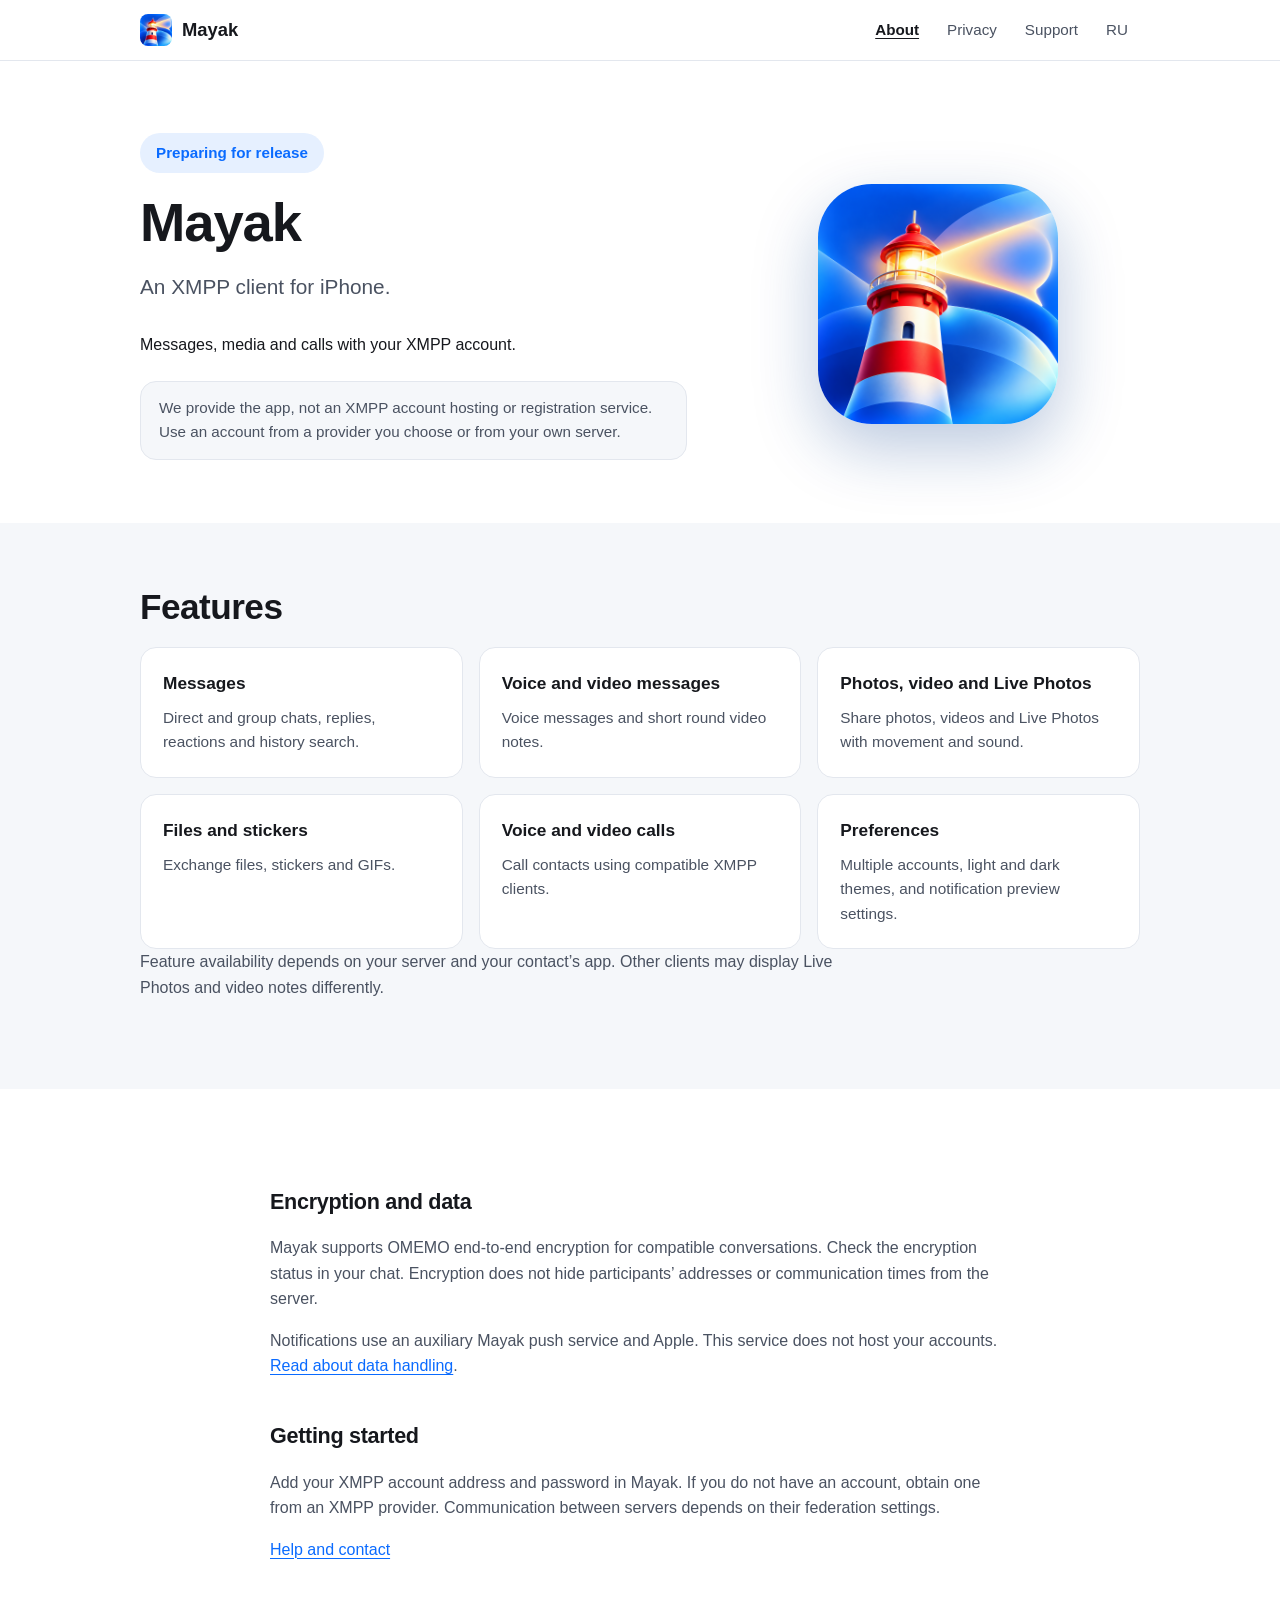
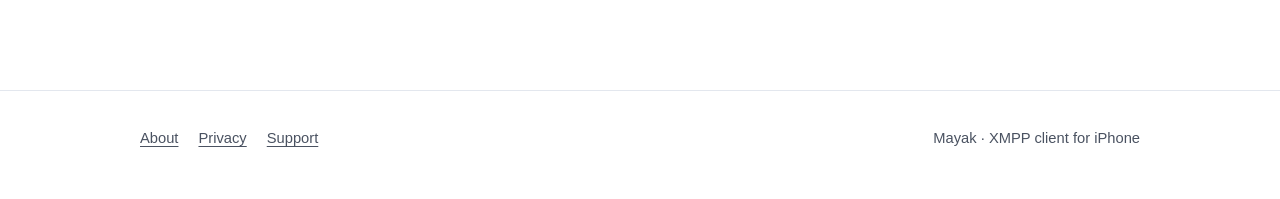
==== en/index.html @ 135d6285 "Mayak static site: EN/RU pages with browser-language redirect Generated with [Devin](https://devin.a" ====
<!doctype html>
<html lang="en"><head>
<meta charset="utf-8"><meta name="viewport" content="width=device-width, initial-scale=1">
<title>Mayak — XMPP client for iPhone</title><meta name="description" content="Mayak: messages, Live Photos, voice messages, video notes and calls with your XMPP account.">
<link rel="icon" href="../assets/app-icon-180.png"><link rel="stylesheet" href="../assets/style.css">
<link rel="alternate" hreflang="ru" href="../ru/index.html"><link rel="alternate" hreflang="en" href="../en/index.html">
</head><body>
<a class="skip-link" href="#main">Skip to content</a>
<header class="site-header"><div class="wrap"><a class="brand" href="./index.html"><img src="../assets/app-icon-180.png" width="32" height="32" alt=""><span>Mayak</span></a>
<nav class="site-nav" aria-label="Navigation"><a href="./index.html" aria-current="page">About</a><a href="./privacy/index.html">Privacy</a><a href="./support/index.html">Support</a><a href="../ru/index.html" lang="ru">RU</a></nav></div></header>
<main id="main"><section class="hero"><div class="wrap hero-inner"><div><span class="badge-coming">Preparing for release</span><h1>Mayak</h1><p class="lead">An XMPP client for iPhone.</p><p>Messages, media and calls with your XMPP account.</p><p class="hero-note">We provide the app, not an XMPP account hosting or registration service. Use an account from a provider you choose or from your own server.</p></div><div class="hero-visual"><img class="app-icon" src="../assets/app-icon.png" width="200" height="200" alt="Mayak app icon"></div></div></section>
<section class="section alt"><div class="wrap"><h2 id="features">Features</h2><div class="grid cols-3"><div class="card"><h3>Messages</h3><p>Direct and group chats, replies, reactions and history search.</p></div><div class="card"><h3>Voice and video messages</h3><p>Voice messages and short round video notes.</p></div><div class="card"><h3>Photos, video and Live Photos</h3><p>Share photos, videos and Live Photos with movement and sound.</p></div><div class="card"><h3>Files and stickers</h3><p>Exchange files, stickers and GIFs.</p></div><div class="card"><h3>Voice and video calls</h3><p>Call contacts using compatible XMPP clients.</p></div><div class="card"><h3>Preferences</h3><p>Multiple accounts, light and dark themes, and notification preview settings.</p></div></div><p class="sub compatibility">Feature availability depends on your server and your contact’s app. Other clients may display Live Photos and video notes differently.</p></div></section>
<section class="section"><div class="wrap doc"><h2 id="privacy">Encryption and data</h2><p>Mayak supports OMEMO end-to-end encryption for compatible conversations. Check the encryption status in your chat. Encryption does not hide participants’ addresses or communication times from the server.</p><p>Notifications use an auxiliary Mayak push service and Apple. This service does not host your accounts. <a href="privacy/index.html">Read about data handling</a>.</p><h2 id="start">Getting started</h2><p>Add your XMPP account address and password in Mayak. If you do not have an account, obtain one from an XMPP provider. Communication between servers depends on their federation settings.</p><p><a href="support/index.html">Help and contact</a></p></div></section></main>
<footer class="site-footer"><div class="wrap"><nav aria-label="Links"><a href="./index.html" aria-current="page">About</a><a href="./privacy/index.html">Privacy</a><a href="./support/index.html">Support</a></nav><span class="copy">Mayak · XMPP client for iPhone</span></div></footer>
</body></html>
---- assets/style.css ----
/* Mayak website — shared styles. System font stack, no external resources. */

:root {
  --accent: #0a6bff;
  --accent-strong: #0958d6;
  --accent-soft: rgba(10, 107, 255, 0.1);
  --bg: #ffffff;
  --bg-alt: #f5f7fa;
  --card: #ffffff;
  --text: #16181d;
  --text-2: #4a5261;
  --line: #e3e7ee;
  --radius: 16px;
  --max: 1040px;
  color-scheme: light dark;
}

@media (prefers-color-scheme: dark) {
  :root {
    --accent: #4c9aff;
    --accent-strong: #7bb4ff;
    --accent-soft: rgba(76, 154, 255, 0.14);
    --bg: #101317;
    --bg-alt: #161a20;
    --card: #1a1f26;
    --text: #eef1f6;
    --text-2: #a8b1bf;
    --line: #2a3038;
  }
}

* { box-sizing: border-box; }

html { -webkit-text-size-adjust: 100%; }

body {
  margin: 0;
  font-family: -apple-system, BlinkMacSystemFont, "SF Pro Text", "Segoe UI",
    Roboto, "Helvetica Neue", Arial, sans-serif;
  font-size: 1rem;
  line-height: 1.6;
  color: var(--text);
  background: var(--bg);
}

img { max-width: 100%; height: auto; }

a { color: var(--accent); text-decoration-thickness: 1px; text-underline-offset: 3px; }
a:hover { color: var(--accent-strong); }

a:focus-visible, button:focus-visible, [tabindex]:focus-visible {
  outline: 3px solid var(--accent);
  outline-offset: 3px;
  border-radius: 6px;
}

.wrap { max-width: var(--max); margin: 0 auto; padding: 0 20px; }

/* Header */

.site-header {
  position: sticky;
  top: 0;
  z-index: 10;
  background: color-mix(in srgb, var(--bg) 88%, transparent);
  backdrop-filter: blur(12px);
  -webkit-backdrop-filter: blur(12px);
  border-bottom: 1px solid var(--line);
}

.site-header .wrap {
  display: flex;
  align-items: center;
  gap: 16px;
  min-height: 60px;
  flex-wrap: wrap;
}

.brand {
  display: inline-flex;
  align-items: center;
  gap: 10px;
  font-weight: 700;
  font-size: 1.15rem;
  color: var(--text);
  text-decoration: none;
}
.brand img { width: 32px; height: 32px; border-radius: 8px; }

.site-nav { display: flex; align-items: center; gap: 4px; margin-left: auto; flex-wrap: wrap; }
.site-nav a {
  color: var(--text-2);
  text-decoration: none;
  padding: 8px 12px;
  border-radius: 10px;
  font-size: 0.95rem;
}
.site-nav a:hover { color: var(--text); background: var(--accent-soft); }
.site-nav a[aria-current="page"] { color: var(--accent); font-weight: 600; }

.lang-switch {
  display: inline-flex;
  border: 1px solid var(--line);
  border-radius: 999px;
  overflow: hidden;
  margin-left: 8px;
}
.lang-switch a {
  padding: 6px 12px;
  font-size: 0.85rem;
  font-weight: 600;
  color: var(--text-2);
  text-decoration: none;
  border-radius: 0;
}
.lang-switch a[aria-current="true"] { background: var(--accent); color: #fff; }

.skip-link {
  position: absolute;
  left: -9999px;
  top: 0;
  background: var(--accent);
  color: #fff;
  padding: 10px 16px;
  border-radius: 0 0 10px 0;
  z-index: 100;
}
.skip-link:focus { left: 0; color: #fff; }

/* Hero */

.hero { padding: 72px 0 48px; }
.hero-inner {
  display: grid;
  grid-template-columns: 1.15fr 0.85fr;
  gap: 48px;
  align-items: center;
}
.hero h1 {
  font-size: clamp(2.2rem, 5.4vw, 3.4rem);
  line-height: 1.12;
  letter-spacing: -0.02em;
  margin: 0 0 16px;
}
.hero .lead {
  font-size: clamp(1.1rem, 2.4vw, 1.3rem);
  color: var(--text-2);
  margin: 0 0 28px;
  max-width: 34em;
}
.hero-visual {
  display: flex;
  justify-content: center;
}
.hero-visual img.app-icon {
  width: min(240px, 60vw);
  border-radius: 22.5%;
  box-shadow: 0 24px 64px rgba(10, 60, 140, 0.28);
}

.badge-coming {
  display: inline-flex;
  align-items: center;
  gap: 8px;
  padding: 8px 16px;
  border-radius: 999px;
  background: var(--accent-soft);
  color: var(--accent);
  font-weight: 600;
  font-size: 0.95rem;
  margin-bottom: 20px;
}

.hero-note {
  margin-top: 24px;
  padding: 14px 18px;
  border-radius: var(--radius);
  border: 1px solid var(--line);
  background: var(--bg-alt);
  color: var(--text-2);
  font-size: 0.95rem;
  max-width: 40em;
}

/* Sections */

.section { padding: 56px 0; }
.section.alt { background: var(--bg-alt); }
.section h2 {
  font-size: clamp(1.6rem, 3.6vw, 2.2rem);
  letter-spacing: -0.015em;
  margin: 0 0 12px;
}
.section .sub { color: var(--text-2); max-width: 44em; margin: 0 0 32px; }

.grid { display: grid; gap: 16px; }
.grid.cols-2 { grid-template-columns: repeat(2, 1fr); }
.grid.cols-3 { grid-template-columns: repeat(3, 1fr); }
.grid.cols-4 { grid-template-columns: repeat(4, 1fr); }

.card {
  background: var(--card);
  border: 1px solid var(--line);
  border-radius: var(--radius);
  padding: 22px;
}
.card h3 { margin: 0 0 8px; font-size: 1.08rem; }
.card p { margin: 0; color: var(--text-2); font-size: 0.96rem; }

.steps { counter-reset: step; display: grid; gap: 16px; }
.step {
  display: grid;
  grid-template-columns: 48px 1fr;
  gap: 16px;
  align-items: start;
  background: var(--card);
  border: 1px solid var(--line);
  border-radius: var(--radius);
  padding: 20px;
}
.step::before {
  counter-increment: step;
  content: counter(step);
  display: grid;
  place-items: center;
  width: 44px;
  height: 44px;
  border-radius: 50%;
  background: var(--accent-soft);
  color: var(--accent);
  font-weight: 700;
  font-size: 1.1rem;
}
.step h3 { margin: 0 0 6px; font-size: 1.05rem; }
.step p { margin: 0; color: var(--text-2); font-size: 0.96rem; }

.faq details {
  background: var(--card);
  border: 1px solid var(--line);
  border-radius: var(--radius);
  padding: 4px 20px;
  margin-bottom: 12px;
}
.faq summary {
  cursor: pointer;
  font-weight: 600;
  padding: 16px 0;
  list-style: none;
  position: relative;
  padding-right: 32px;
}
.faq summary::after {
  content: "+";
  position: absolute;
  right: 4px;
  top: 14px;
  font-size: 1.4rem;
  color: var(--accent);
  font-weight: 400;
}
.faq details[open] summary::after { content: "–"; }
.faq summary::-webkit-details-marker { display: none; }
.faq details p { color: var(--text-2); margin-top: 0; }

.cta-band {
  text-align: center;
  padding: 64px 20px;
}
.cta-band h2 { margin-bottom: 12px; }

/* Footer */

.site-footer {
  border-top: 1px solid var(--line);
  padding: 36px 0 48px;
  color: var(--text-2);
  font-size: 0.92rem;
}
.site-footer .wrap { display: flex; flex-wrap: wrap; gap: 12px 28px; }
.site-footer nav { display: flex; gap: 20px; flex-wrap: wrap; }
.site-footer a { color: var(--text-2); }
.site-footer a:hover { color: var(--text); }
.site-footer .copy { margin-left: auto; }

/* Language chooser (root /) */

.lang-pick {
  min-height: 70vh;
  display: grid;
  place-items: center;
  text-align: center;
  padding: 48px 20px;
}
.lang-pick img { width: 120px; border-radius: 22.5%; margin-bottom: 24px; }
.lang-pick h1 { margin: 0 0 8px; font-size: 2rem; }
.lang-pick p { color: var(--text-2); margin: 0 0 32px; }
.lang-pick .choices { display: flex; gap: 16px; flex-wrap: wrap; justify-content: center; }
.lang-pick .choices a {
  display: inline-block;
  padding: 14px 36px;
  border-radius: 14px;
  border: 1px solid var(--line);
  background: var(--card);
  color: var(--text);
  font-weight: 600;
  font-size: 1.1rem;
  text-decoration: none;
}
.lang-pick .choices a:hover { border-color: var(--accent); color: var(--accent); }

/* Privacy policy page */

.doc { max-width: 780px; }
.doc h1 { font-size: clamp(1.8rem, 4vw, 2.4rem); margin: 48px 0 8px; letter-spacing: -0.015em; }
.doc .doc-meta { color: var(--text-2); font-size: 0.95rem; margin-bottom: 32px; }
.doc h2 { font-size: 1.35rem; margin: 40px 0 12px; }
.doc h3 { font-size: 1.1rem; margin: 28px 0 8px; }
.doc p, .doc li { color: var(--text-2); }
.doc li { margin-bottom: 6px; }
.doc strong { color: var(--text); }
.doc .draft-notice,
.doc .todo-box {
  border: 1px solid #d9a41e55;
  background: rgba(217, 164, 30, 0.08);
  border-radius: var(--radius);
  padding: 16px 20px;
  margin: 24px 0;
  font-size: 0.95rem;
}
.doc .draft-notice strong, .doc .todo-box strong { color: var(--text); }
.doc .todo-box ul { margin: 8px 0 0; }
.doc table { width: 100%; border-collapse: collapse; font-size: 0.93rem; margin: 16px 0; table-layout: fixed; }
.doc th, .doc td { border: 1px solid var(--line); padding: 10px 12px; text-align: left; vertical-align: top; overflow-wrap: anywhere; }
.doc th { background: var(--bg-alt); color: var(--text); }
.doc code { font-size: 0.9em; background: var(--bg-alt); padding: 2px 6px; border-radius: 6px; overflow-wrap: anywhere; }

@media (max-width: 560px) {
  .doc table, .doc tbody, .doc tr { display: block; }
  .doc thead { display: none; }
  .doc tr:first-child { display: none; }
  .doc tr {
    border: 1px solid var(--line);
    border-radius: 12px;
    padding: 10px 14px;
    margin-bottom: 12px;
    background: var(--card);
  }
  .doc th, .doc td { display: block; border: none; padding: 3px 0; background: none; }
  .doc td:first-child { font-weight: 600; color: var(--text); }
}

/* Responsive */

@media (max-width: 860px) {
  .hero-inner { grid-template-columns: 1fr; gap: 32px; }
  .hero-visual { order: -1; }
  .hero-visual img.app-icon { width: min(160px, 44vw); }
  .grid.cols-3, .grid.cols-4 { grid-template-columns: repeat(2, 1fr); }
}

@media (max-width: 560px) {
  .hero { padding: 48px 0 32px; }
  .section { padding: 40px 0; }
  .grid.cols-2, .grid.cols-3, .grid.cols-4 { grid-template-columns: 1fr; }
  .site-footer .copy { margin-left: 0; }
  .site-header .wrap { gap: 8px; }
  .brand span { font-size: 1rem; }
}

@media (prefers-reduced-motion: reduce) {
  *, *::before, *::after {
    animation-duration: 0.01ms !important;
    transition-duration: 0.01ms !important;
  }
  .site-header { backdrop-filter: none; -webkit-backdrop-filter: none; }
}

/* Editorial revision: simple documents and explicit unpublished fields. */
.doc { padding-bottom: 56px; }
.doc section { scroll-margin-top: 110px; }
.pending { border-left: 3px solid #b77900; background: var(--bg-alt); padding: 12px 16px; overflow-wrap: anywhere; }
.compatibility { margin-top: 24px; }
.site-nav a[aria-current="page"] { color: var(--text); text-decoration: underline; }
@media(max-width:560px) { .site-nav { margin-left:0; gap:0; } .site-nav a { padding:8px; } .site-header .wrap { padding-top:8px; padding-bottom:8px; } }

/* Demo contact layout; replace reserved .example addresses before release. */
.contact-card { margin:24px 0; padding:24px; border:1px solid var(--line); border-radius:16px; background:var(--bg-alt); overflow-wrap:anywhere; }
.contact-card p:first-child { margin-top:0; }
.contact-card p:last-child { margin-bottom:0; }
.contact-button { display:inline-block; padding:10px 16px; border:1px solid var(--accent); border-radius:10px; text-decoration:none; }
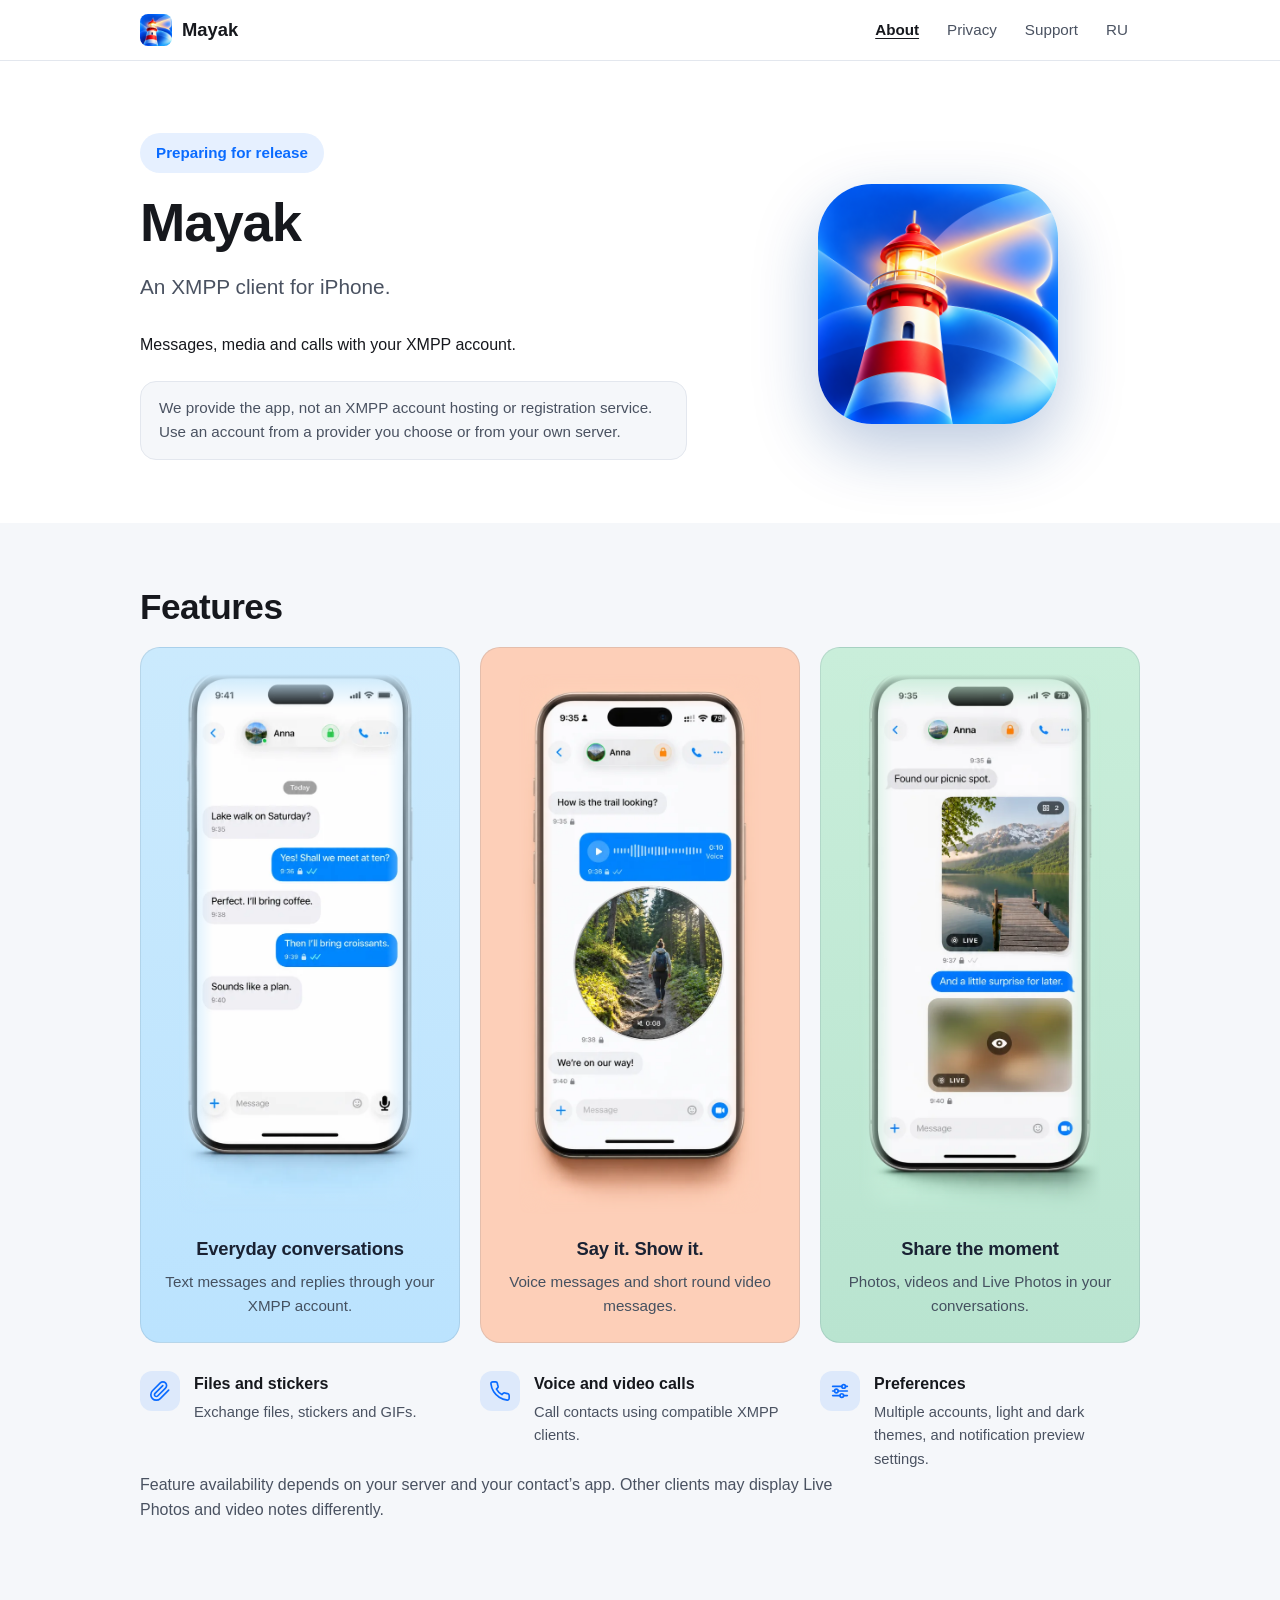
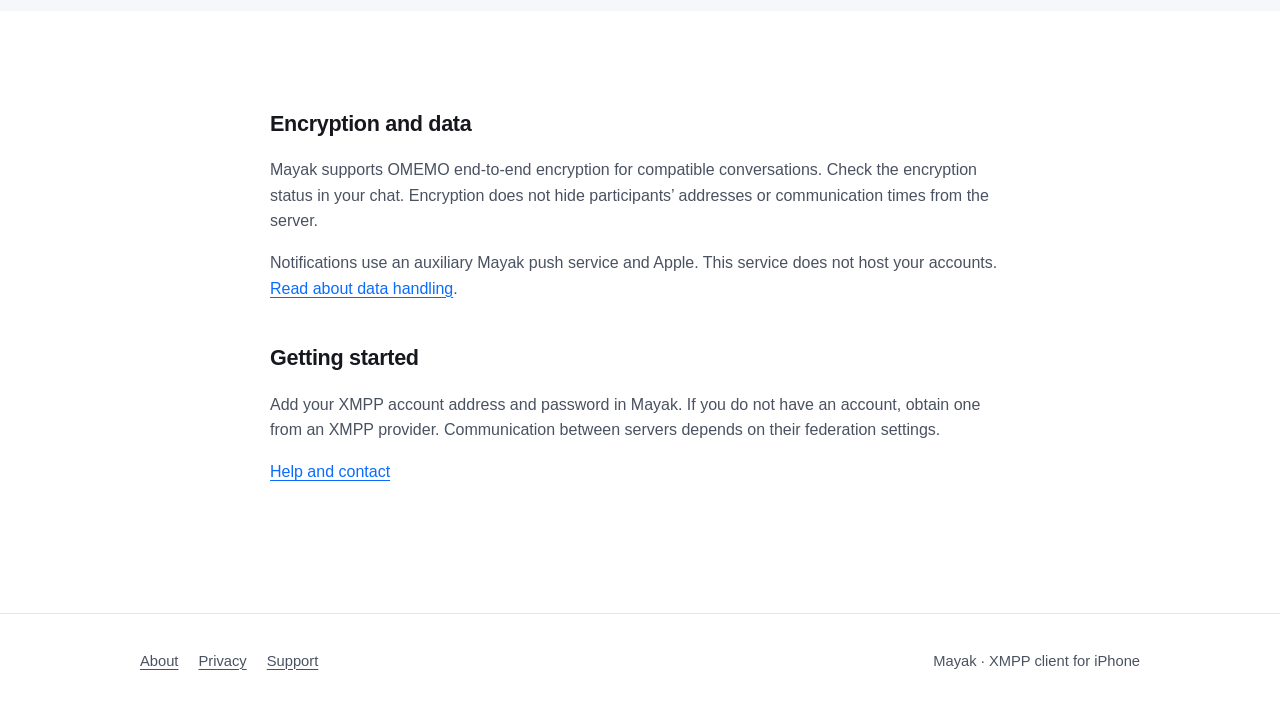
==== commit e69ccf43: "Visual feature cards with app mockups on homepage" ====
--- a/en/index.html
+++ b/en/index.html
@@ -9,7 +9,7 @@
 <header class="site-header"><div class="wrap"><a class="brand" href="./index.html"><img src="../assets/app-icon-180.png" width="32" height="32" alt=""><span>Mayak</span></a>
 <nav class="site-nav" aria-label="Navigation"><a href="./index.html" aria-current="page">About</a><a href="./privacy/index.html">Privacy</a><a href="./support/index.html">Support</a><a href="../ru/index.html" lang="ru">RU</a></nav></div></header>
 <main id="main"><section class="hero"><div class="wrap hero-inner"><div><span class="badge-coming">Preparing for release</span><h1>Mayak</h1><p class="lead">An XMPP client for iPhone.</p><p>Messages, media and calls with your XMPP account.</p><p class="hero-note">We provide the app, not an XMPP account hosting or registration service. Use an account from a provider you choose or from your own server.</p></div><div class="hero-visual"><img class="app-icon" src="../assets/app-icon.png" width="200" height="200" alt="Mayak app icon"></div></div></section>
-<section class="section alt"><div class="wrap"><h2 id="features">Features</h2><div class="grid cols-3"><div class="card"><h3>Messages</h3><p>Direct and group chats, replies, reactions and history search.</p></div><div class="card"><h3>Voice and video messages</h3><p>Voice messages and short round video notes.</p></div><div class="card"><h3>Photos, video and Live Photos</h3><p>Share photos, videos and Live Photos with movement and sound.</p></div><div class="card"><h3>Files and stickers</h3><p>Exchange files, stickers and GIFs.</p></div><div class="card"><h3>Voice and video calls</h3><p>Call contacts using compatible XMPP clients.</p></div><div class="card"><h3>Preferences</h3><p>Multiple accounts, light and dark themes, and notification preview settings.</p></div></div><p class="sub compatibility">Feature availability depends on your server and your contact’s app. Other clients may display Live Photos and video notes differently.</p></div></section>
+<section class="section alt"><div class="wrap"><h2 id="features">Features</h2><div class="feature-cards"><article class="feature-card feature-blue"><div class="feature-media"><img src="../assets/features/conversations-560.webp" srcset="../assets/features/conversations-560.webp 560w, ../assets/features/conversations-1120.webp 1120w" sizes="(max-width: 899px) 215px, 245px" width="560" height="1245" loading="lazy" decoding="async" alt="A Mayak chat with text messages and replies"></div><h3>Everyday conversations</h3><p>Text messages and replies through your XMPP account.</p></article><article class="feature-card feature-peach"><div class="feature-media"><img src="../assets/features/voice-video-560.webp" srcset="../assets/features/voice-video-560.webp 560w, ../assets/features/voice-video-1120.webp 1120w" sizes="(max-width: 899px) 215px, 245px" width="560" height="1245" loading="lazy" decoding="async" alt="A voice message and a round video note in a chat"></div><h3>Say it. Show it.</h3><p>Voice messages and short round video messages.</p></article><article class="feature-card feature-mint"><div class="feature-media"><img src="../assets/features/photos-560.webp" srcset="../assets/features/photos-560.webp 560w, ../assets/features/photos-1120.webp 1120w" sizes="(max-width: 899px) 215px, 245px" width="560" height="1245" loading="lazy" decoding="async" alt="A photo and a Live Photo shared in a conversation"></div><h3>Share the moment</h3><p>Photos, videos and Live Photos in your conversations.</p></article></div><div class="feature-minor"><div class="feature-minor-item"><span class="feature-minor-icon" aria-hidden="true"><svg viewBox="0 0 24 24" fill="none" stroke="currentColor" stroke-width="1.8" stroke-linecap="round" stroke-linejoin="round"><path d="M21.44 11.05l-9.19 9.19a6 6 0 0 1-8.49-8.49l8.57-8.57A4 4 0 1 1 18 8.84l-8.59 8.57a2 2 0 0 1-2.83-2.83l8.49-8.48"/></svg></span><div><h3>Files and stickers</h3><p>Exchange files, stickers and GIFs.</p></div></div><div class="feature-minor-item"><span class="feature-minor-icon" aria-hidden="true"><svg viewBox="0 0 24 24" fill="none" stroke="currentColor" stroke-width="1.8" stroke-linecap="round" stroke-linejoin="round"><path d="M22 16.92v3a2 2 0 0 1-2.18 2 19.79 19.79 0 0 1-8.63-3.07 19.5 19.5 0 0 1-6-6A19.79 19.79 0 0 1 2.12 4.18 2 2 0 0 1 4.11 2h3a2 2 0 0 1 2 1.72c.13.96.36 1.9.7 2.81a2 2 0 0 1-.45 2.11L8.09 9.91a16 16 0 0 0 6 6l1.27-1.27a2 2 0 0 1 2.11-.45c.91.34 1.85.57 2.81.7A2 2 0 0 1 22 16.92z"/></svg></span><div><h3>Voice and video calls</h3><p>Call contacts using compatible XMPP clients.</p></div></div><div class="feature-minor-item"><span class="feature-minor-icon" aria-hidden="true"><svg viewBox="0 0 24 24" fill="none" stroke="currentColor" stroke-width="1.8" stroke-linecap="round" stroke-linejoin="round"><line x1="4" y1="7" x2="14" y2="7"/><line x1="18" y1="7" x2="20" y2="7"/><circle cx="16" cy="7" r="2"/><line x1="4" y1="12" x2="6" y2="12"/><line x1="10" y1="12" x2="20" y2="12"/><circle cx="8" cy="12" r="2"/><line x1="4" y1="17" x2="12" y2="17"/><line x1="16" y1="17" x2="20" y2="17"/><circle cx="14" cy="17" r="2"/></svg></span><div><h3>Preferences</h3><p>Multiple accounts, light and dark themes, and notification preview settings.</p></div></div></div><p class="sub compatibility">Feature availability depends on your server and your contact’s app. Other clients may display Live Photos and video notes differently.</p></div></section>
 <section class="section"><div class="wrap doc"><h2 id="privacy">Encryption and data</h2><p>Mayak supports OMEMO end-to-end encryption for compatible conversations. Check the encryption status in your chat. Encryption does not hide participants’ addresses or communication times from the server.</p><p>Notifications use an auxiliary Mayak push service and Apple. This service does not host your accounts. <a href="privacy/index.html">Read about data handling</a>.</p><h2 id="start">Getting started</h2><p>Add your XMPP account address and password in Mayak. If you do not have an account, obtain one from an XMPP provider. Communication between servers depends on their federation settings.</p><p><a href="support/index.html">Help and contact</a></p></div></section></main>
 <footer class="site-footer"><div class="wrap"><nav aria-label="Links"><a href="./index.html" aria-current="page">About</a><a href="./privacy/index.html">Privacy</a><a href="./support/index.html">Support</a></nav><span class="copy">Mayak · XMPP client for iPhone</span></div></footer>
 </body></html>
--- a/assets/style.css
+++ b/assets/style.css
@@ -388,3 +388,74 @@
 .contact-card p:first-child { margin-top:0; }
 .contact-card p:last-child { margin-bottom:0; }
 .contact-button { display:inline-block; padding:10px 16px; border:1px solid var(--accent); border-radius:10px; text-decoration:none; }
+
+/* Features: visual cards + compact row. Pastel cards stay light in both
+   schemes and carry their own dark text colors. */
+
+.feature-cards {
+  display: grid;
+  grid-template-columns: repeat(3, minmax(0, 1fr));
+  gap: 20px;
+}
+
+.feature-card {
+  min-width: 0;
+  border-radius: 20px;
+  border: 1px solid rgba(15, 40, 70, 0.1);
+  padding: 26px 22px 24px;
+  text-align: center;
+  color: #1a2233;
+}
+.feature-card h3 { margin: 0 0 6px; font-size: 1.15rem; letter-spacing: -0.01em; }
+.feature-card p { margin: 0; color: #455160; font-size: 0.95rem; }
+
+.feature-blue { background: linear-gradient(180deg, #cbeafd, #bbe3fe); }
+.feature-peach { background: #fdcfb8; }
+.feature-mint { background: linear-gradient(180deg, #c9eeda, #b9e4d0); }
+
+.feature-media img {
+  display: block;
+  margin: 0 auto 20px;
+  width: auto;
+  height: auto;
+  max-width: 100%;
+  max-height: 540px;
+  /* The mockups bake a shadow into their pastel background; fade the
+     edges so the picture dissolves into the card instead of ending
+     on a hard rectangle. */
+  -webkit-mask-image:
+    linear-gradient(to right, transparent, #000 34px, #000 calc(100% - 34px), transparent),
+    linear-gradient(to bottom, transparent, #000 34px, #000 calc(100% - 34px), transparent);
+  -webkit-mask-composite: source-in;
+  mask-image:
+    linear-gradient(to right, transparent, #000 34px, #000 calc(100% - 34px), transparent),
+    linear-gradient(to bottom, transparent, #000 34px, #000 calc(100% - 34px), transparent);
+  mask-composite: intersect;
+}
+
+.feature-minor {
+  display: grid;
+  grid-template-columns: repeat(3, minmax(0, 1fr));
+  gap: 20px;
+  margin-top: 28px;
+}
+.feature-minor-item { display: flex; gap: 14px; align-items: flex-start; }
+.feature-minor-icon {
+  flex: none;
+  width: 40px;
+  height: 40px;
+  display: grid;
+  place-items: center;
+  border-radius: 12px;
+  background: var(--accent-soft);
+  color: var(--accent);
+}
+.feature-minor-icon svg { width: 22px; height: 22px; }
+.feature-minor h3 { margin: 0 0 4px; font-size: 1rem; }
+.feature-minor p { margin: 0; color: var(--text-2); font-size: 0.92rem; }
+
+@media (max-width: 899px) {
+  .feature-cards { grid-template-columns: minmax(0, 1fr); gap: 16px; }
+  .feature-media img { max-height: 480px; }
+  .feature-minor { grid-template-columns: 1fr; gap: 16px; }
+}
